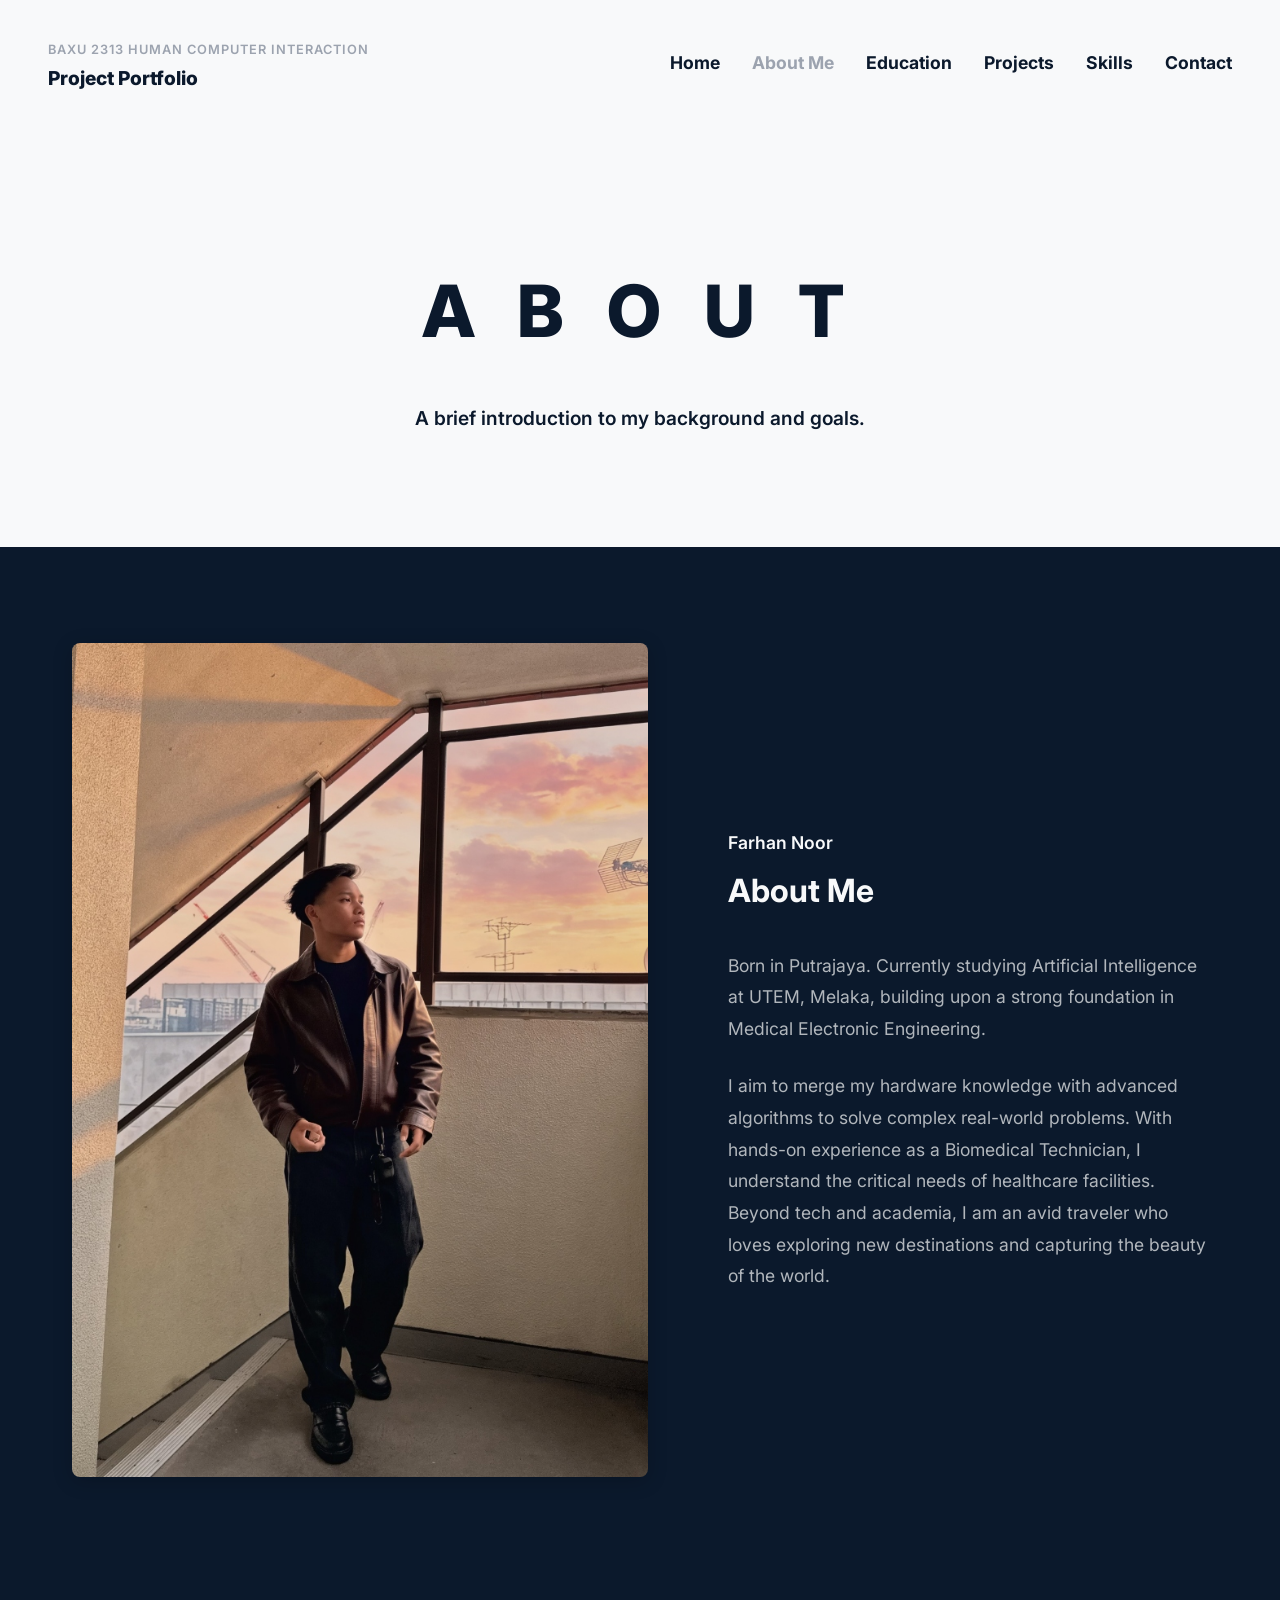
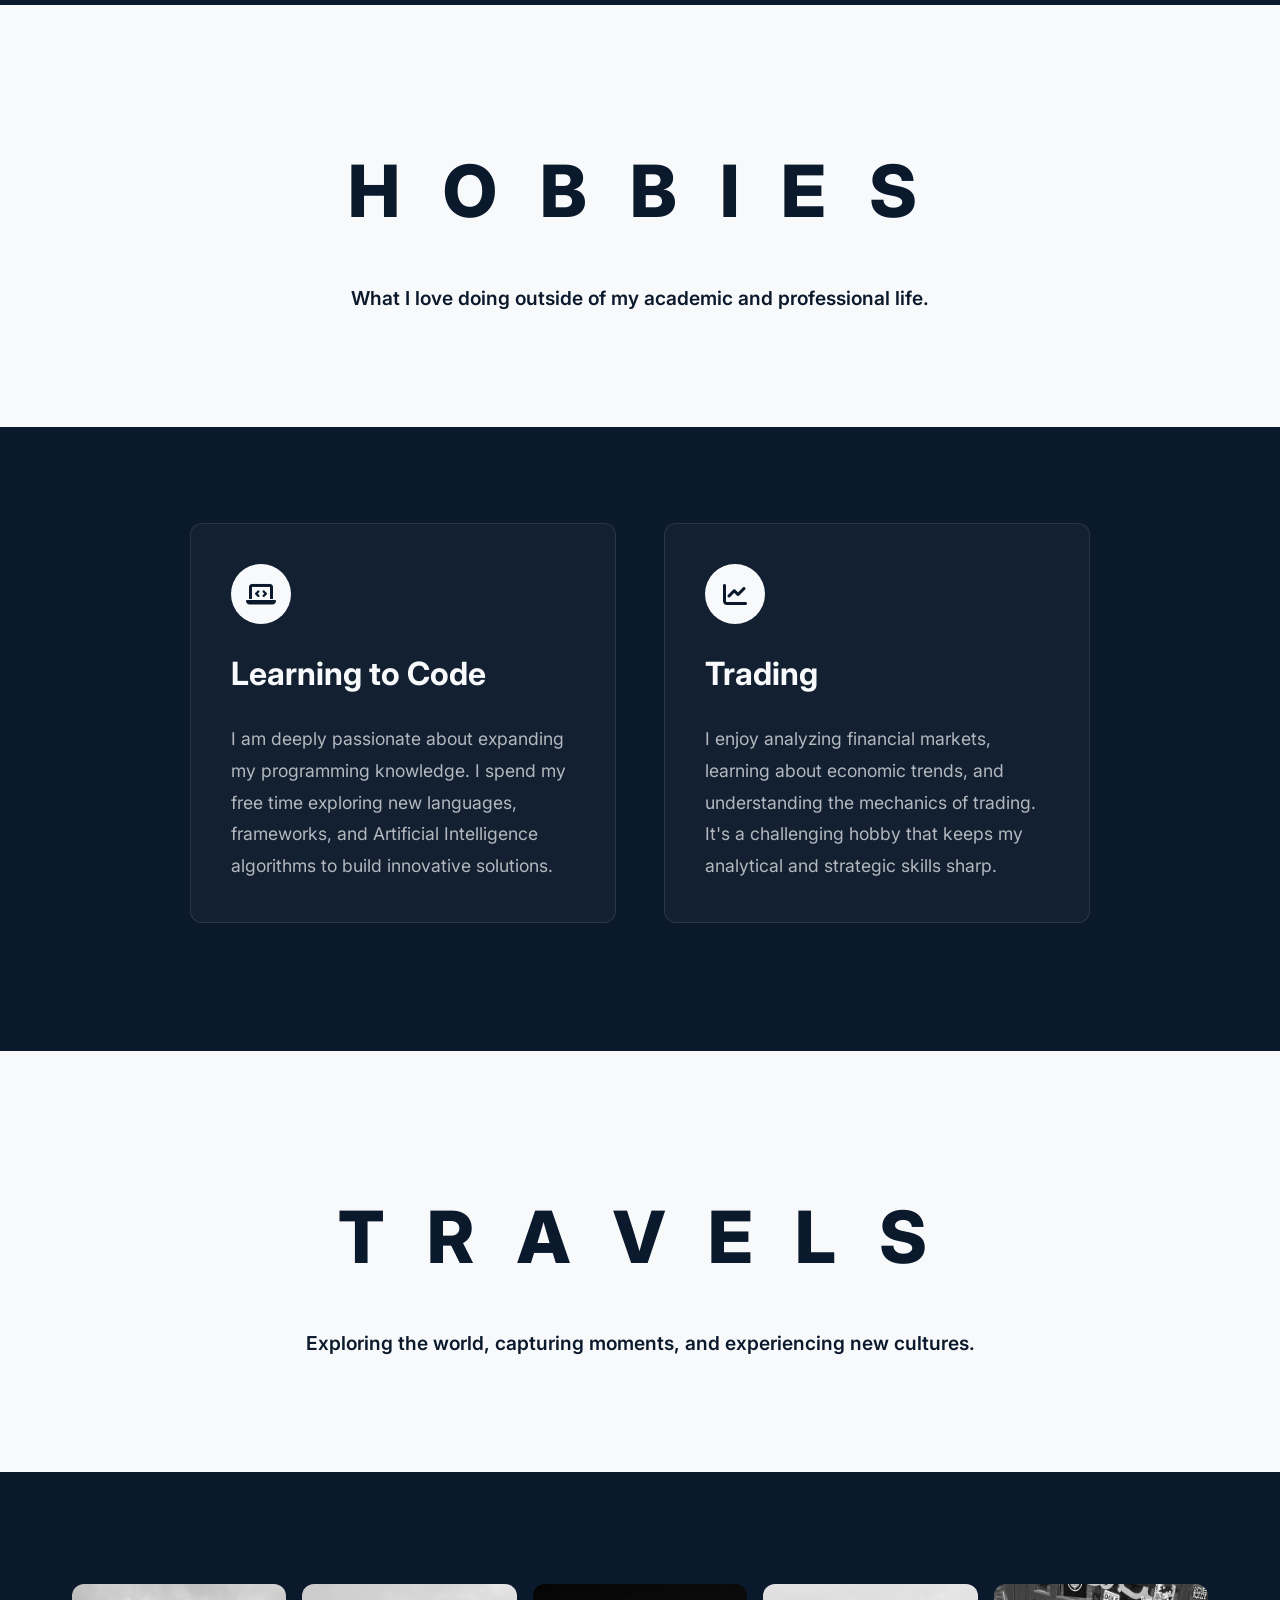
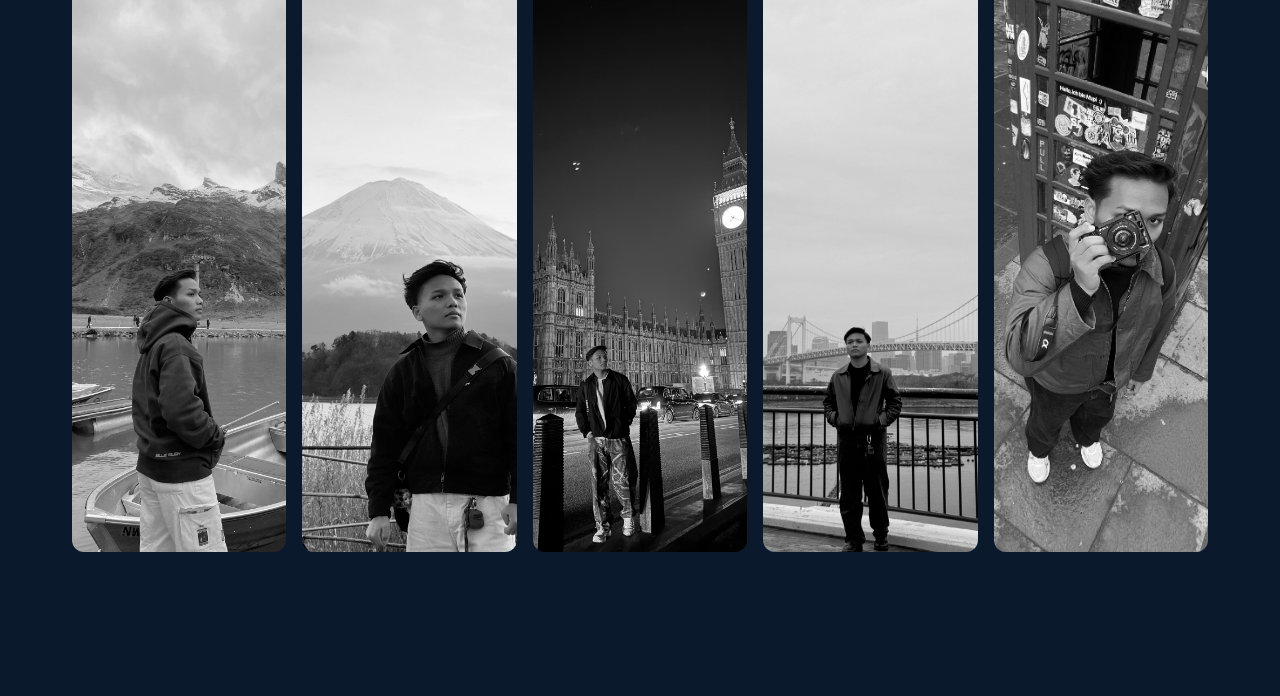
==== about.html @ a443e23a "Initialize commit: Add portfolio HTML and assets" ====
<!DOCTYPE html>
<html lang="en">

<head>
    <meta charset="UTF-8">
    <meta name="viewport" content="width=device-width, initial-scale=1.0">
    <title>Farhan | About</title>
    <link rel="preconnect" href="https://fonts.googleapis.com">
    <link rel="preconnect" href="https://fonts.gstatic.com" crossorigin>
    <link href="https://fonts.googleapis.com/css2?family=Inter:wght@400;600;700;800&display=swap" rel="stylesheet">
    <link rel="stylesheet" href="https://cdnjs.cloudflare.com/ajax/libs/font-awesome/6.4.0/css/all.min.css">
    <link rel="stylesheet" href="style.css">
</head>

<body>
    <nav class="navbar bg-light text-navy">
        <div class="nav-container">
            <div class="logo">
                <span class="subject-code">BAXU 2313 Human Computer Interaction</span><br>
                Project Portfolio
            </div>
            <ul class="nav-links">
                <li><a href="index.html">Home</a></li>
                <li><a href="about.html" class="active">About Me</a></li>
                <li><a href="education.html">Education</a></li>
                <li><a href="projects.html">Projects</a></li>
                <li><a href="skills.html">Skills</a></li>
                <li><a href="contact.html">Contact</a></li>
            </ul>
        </div>
    </nav>

    <!-- About Section (Light header, Navy content style) -->
    <section class="section bg-light text-navy pb-0">
        <div class="header-content text-center">
            <h1 class="spaced-title">A b o u t</h1>
            <p class="subtitle">A brief introduction to my background and goals.</p>
        </div>
    </section>

    <section id="about" class="section bg-navy text-light pt-large">
        <div class="content-wrapper">
            <div class="split-layout">
                <div class="split-image">
                    <img src="profile.jpg" alt="Farhan">
                </div>
                <div class="split-text">
                    <h3 class="entry-date">Farhan Noor</h3>
                    <h2 class="entry-title">About Me</h2>
                    <br>
                    <p class="entry-desc">Born in Putrajaya. Currently studying Artificial Intelligence at UTEM, Melaka,
                        building upon a strong foundation in Medical Electronic Engineering.</p>
                    <br>
                    <p class="entry-desc">I aim to merge my hardware knowledge with advanced algorithms to solve complex
                        real-world problems. With hands-on experience as a Biomedical Technician, I understand the
                        critical needs of healthcare facilities. Beyond tech and academia, I am an avid traveler who
                        loves exploring new destinations and capturing the beauty of the world.</p>
                </div>
            </div>
        </div>
    </section>

    <!-- Hobbies Header (Light) -->
    <section id="hobbies" class="section bg-light text-navy pb-0">
        <div class="header-content text-center">
            <h1 class="spaced-title">H o b b i e s</h1>
            <p class="subtitle">What I love doing outside of my academic and professional life.</p>
        </div>
    </section>

    <!-- Hobbies Content (Navy) -->
    <section class="section bg-navy text-light pt-large">
        <div class="content-wrapper">
            <div class="hobbies-grid">
                <div class="skill-card">
                    <div class="skill-icon-wrapper"><i class="fas fa-laptop-code"></i></div>
                    <h2 class="entry-title">Learning to Code</h2>
                    <p class="entry-desc" style="margin-top: 1.5rem;">I am deeply passionate about expanding my
                        programming knowledge. I spend my free time exploring new languages, frameworks, and Artificial
                        Intelligence algorithms to build innovative solutions.</p>
                </div>
                <div class="skill-card">
                    <div class="skill-icon-wrapper"><i class="fas fa-chart-line"></i></div>
                    <h2 class="entry-title">Trading</h2>
                    <p class="entry-desc" style="margin-top: 1.5rem;">I enjoy analyzing financial markets, learning
                        about economic trends, and understanding the mechanics of trading. It's a challenging hobby that
                        keeps my analytical and strategic skills sharp.</p>
                </div>
            </div>
        </div>
    </section>

    <!-- Travelling Header (Light) -->
    <section id="travelling" class="section bg-light text-navy pb-0">
        <div class="header-content text-center">
            <h1 class="spaced-title">T r a v e l s</h1>
            <p class="subtitle">Exploring the world, capturing moments, and experiencing new cultures.</p>
        </div>
    </section>

    <!-- Travelling Gallery (Navy) -->
    <section class="section bg-navy text-light pt-large">
        <div class="content-wrapper">
            <div class="travel-gallery">
                <img src="Untitled design.jpg" alt="Travel Photo 1">
                <img src="Untitled design-2.jpg" alt="Travel Photo 2">
                <img src="Untitled design-3.jpg" alt="Travel Photo 3">
                <img src="Untitled design-4.jpg" alt="Travel Photo 4">
                <img src="Untitled design-5.jpg" alt="Travel Photo 5">
            </div>
        </div>
    </section>
</body>

</html>
---- style.css ----
:root {
    --light: #F8F9FA;
    --navy: #0B192C; /* Deep navy blue, similar in tone to the screenshot's dark section but blue */
    --text-muted: rgba(248, 249, 250, 0.7);
    --nav-grey: #9CA3AF;
    
    --font-main: 'Inter', sans-serif;
}

* {
    margin: 0;
    padding: 0;
    box-sizing: border-box;
}

html {
    scroll-behavior: smooth;
}

body {
    font-family: var(--font-main);
    line-height: 1.6;
    -webkit-font-smoothing: antialiased;
}

/* Color Utilities */
.bg-light { background-color: var(--light); }
.bg-navy { background-color: var(--navy); }
.text-light { color: var(--light); }
.text-navy { color: var(--navy); }

/* Typography */
.text-center { text-align: center; }

.spaced-title {
    font-size: 4.5rem;
    font-weight: 800;
    letter-spacing: 0.2em; /* Wide spacing matching the screenshot */
    margin-bottom: 2rem;
    text-transform: capitalize;
}

.main-title {
    font-size: clamp(3rem, 6vw, 5.5rem);
    font-weight: 800;
    letter-spacing: 0.1em;
    margin-bottom: 1.5rem;
    text-transform: uppercase;
}

.subtitle {
    font-size: 1.2rem;
    font-weight: 600;
    max-width: 800px;
    margin: 0 auto;
    line-height: 1.8;
}

/* Hero Section Background */
#home {
    position: relative;
    overflow: hidden;
}

#home::before {
    content: "";
    position: absolute;
    top: -10px;
    left: -10px;
    right: -10px;
    bottom: -10px;
    background-image: linear-gradient(rgba(11, 25, 44, 0.75), rgba(11, 25, 44, 0.85)), url('https://images.unsplash.com/photo-1555066931-4365d14bab8c?auto=format&fit=crop&w=1920&q=80');
    background-size: cover;
    background-position: center;
    filter: blur(10px);
    z-index: 0;
}

#home .header-content {
    position: relative;
    z-index: 1;
}

/* Navigation */
.navbar {
    padding: 2rem 0;
    position: sticky;
    top: 0;
    z-index: 100;
}

.nav-container {
    max-width: 1400px;
    margin: 0 auto;
    display: flex;
    justify-content: space-between;
    align-items: center;
    padding: 0 3rem;
}

.logo {
    font-size: 1.2rem;
    font-weight: 800;
}

.subject-code {
    font-size: 0.8rem;
    font-weight: 600;
    color: var(--nav-grey);
    text-transform: uppercase;
    letter-spacing: 1px;
}

.nav-links {
    list-style: none;
    display: flex;
    gap: 2rem;
}

.nav-links a {
    text-decoration: none;
    color: var(--navy);
    font-weight: 700;
    font-size: 1.1rem;
    transition: color 0.3s ease;
}

.nav-links a.active {
    color: var(--nav-grey);
}

.nav-links a:hover {
    color: var(--nav-grey);
}

/* Layout Utilities */
.section {
    padding: 4rem 0;
}

.pb-0 { padding-bottom: 3rem !important; }
.pt-large { padding-top: 6rem !important; padding-bottom: 8rem !important; }

.header-content {
    padding: 4rem 2rem;
}

.content-wrapper {
    max-width: 1200px;
    margin: 0 auto;
    padding: 0 2rem;
}

/* Split Layout (Image + Text) */
.split-layout {
    display: grid;
    grid-template-columns: 1.2fr 1fr;
    gap: 5rem;
    align-items: center;
}

.item-row {
    margin-bottom: 6rem;
}

.item-row:last-child {
    margin-bottom: 0;
}

.split-image img {
    width: 100%;
    height: auto;
    object-fit: contain;
    border-radius: 8px;
    box-shadow: 0 4px 20px rgba(0, 0, 0, 0.2);
    display: block;
}

.project-gallery {
    display: grid;
    grid-template-columns: repeat(auto-fit, minmax(200px, 1fr));
    gap: 1.5rem;
    align-items: center;
}

/* Entry Details */
.entry-date {
    font-size: 1.1rem;
    font-weight: 600;
    margin-bottom: 0.5rem;
}

.entry-title {
    font-size: 2rem;
    font-weight: 700;
    margin-bottom: 0.5rem;
}

.entry-location {
    font-size: 1.4rem;
    font-weight: 600;
    margin-bottom: 1rem;
}

.entry-desc {
    font-size: 1.1rem;
    color: var(--text-muted);
    line-height: 1.8;
}

/* Skills & Hobbies */
.skills-grid {
    display: grid;
    grid-template-columns: repeat(3, 1fr);
    gap: 3rem;
}

.hobbies-grid {
    display: grid;
    grid-template-columns: repeat(2, 1fr);
    gap: 3rem;
    max-width: 900px;
    margin: 0 auto;
}

/* Skill Cards */
.skill-card {
    background: rgba(255, 255, 255, 0.03);
    border: 1px solid rgba(255, 255, 255, 0.1);
    border-radius: 12px;
    padding: 2.5rem;
    transition: transform 0.3s ease, background 0.3s ease, box-shadow 0.3s ease;
}

.skill-card:hover {
    transform: translateY(-8px);
    background: rgba(255, 255, 255, 0.06);
    box-shadow: 0 10px 30px rgba(0, 0, 0, 0.2);
}

.skill-icon-wrapper {
    width: 60px;
    height: 60px;
    background: var(--light);
    color: var(--navy);
    border-radius: 50%;
    display: flex;
    align-items: center;
    justify-content: center;
    font-size: 1.5rem;
    margin-bottom: 1.5rem;
    transition: transform 0.3s ease;
}

.skill-card:hover .skill-icon-wrapper {
    transform: scale(1.05);
}

.skill-list {
    list-style: none;
    margin-top: 1.5rem;
}

.skill-list li {
    font-size: 1.2rem;
    margin-bottom: 1rem;
    color: var(--text-muted);
    display: flex;
    align-items: center;
    transition: color 0.3s ease;
}

.skill-list li:hover {
    color: var(--light);
}

.skill-list li i {
    color: var(--light);
    margin-right: 0.8rem;
    width: 20px;
    text-align: center;
    font-size: 1rem;
}

/* Travel Gallery - Hover Accordion */
.travel-gallery {
    display: flex;
    width: 100%;
    height: 600px; /* Taller gallery for portrait photos */
    gap: 1rem;
    padding: 1rem 0;
}

.travel-gallery img {
    flex: 1;
    min-width: 0; /* Fixes flexbox overflow for images */
    height: 100%;
    object-fit: cover;
    border-radius: 12px;
    filter: grayscale(100%);
    transition: flex 0.6s cubic-bezier(0.25, 1, 0.5, 1), filter 0.6s ease;
    cursor: pointer;
}

/* Custom Object Positions to keep subject visible in strip */
.travel-gallery img:nth-child(1) { object-position: 25% 60%; } /* Swiss - Left */
.travel-gallery img:nth-child(2) { object-position: 70% 60%; } /* Fuji - Right */
.travel-gallery img:nth-child(3) { object-position: center 80%; } /* Big Ben - Bottom */
.travel-gallery img:nth-child(4) { object-position: center 70%; } /* Tokyo - Center Bottom */
.travel-gallery img:nth-child(5) { object-position: center 30%; } /* Phone box - Center Top */

.travel-gallery img:hover {
    flex: 2.5; /* Prevents the image from getting too wide, preserving its original portrait aspect ratio */
    filter: grayscale(0%);
}

/* Contact */
.huge-email {
    font-size: clamp(2rem, 4vw, 4rem);
    text-decoration: underline;
    color: var(--light);
    display: block;
    margin-bottom: 2rem;
}

.huge-email:hover {
    color: var(--nav-grey);
}

.social-link {
    font-size: 2.5rem;
    color: var(--light);
    text-decoration: none;
    display: inline-flex;
    align-items: center;
    gap: 1rem;
    transition: color 0.3s ease, transform 0.3s ease;
}

.social-link i {
    font-size: 3rem;
}

.social-link:hover {
    color: var(--nav-grey);
    transform: translateY(-5px);
}

/* Responsive */
@media (max-width: 900px) {
    .nav-links { display: none; }
    .split-layout { grid-template-columns: 1fr; gap: 2rem; text-align: center; }
    .skills-grid { grid-template-columns: 1fr; }
    .hobbies-grid { grid-template-columns: 1fr; }
    .spaced-title { font-size: 3rem; }
    .item-row { margin-bottom: 4rem; }
    
    .travel-gallery {
        flex-direction: column;
        height: 800px;
    }
    .travel-gallery img:hover {
        flex: 3;
    }
}
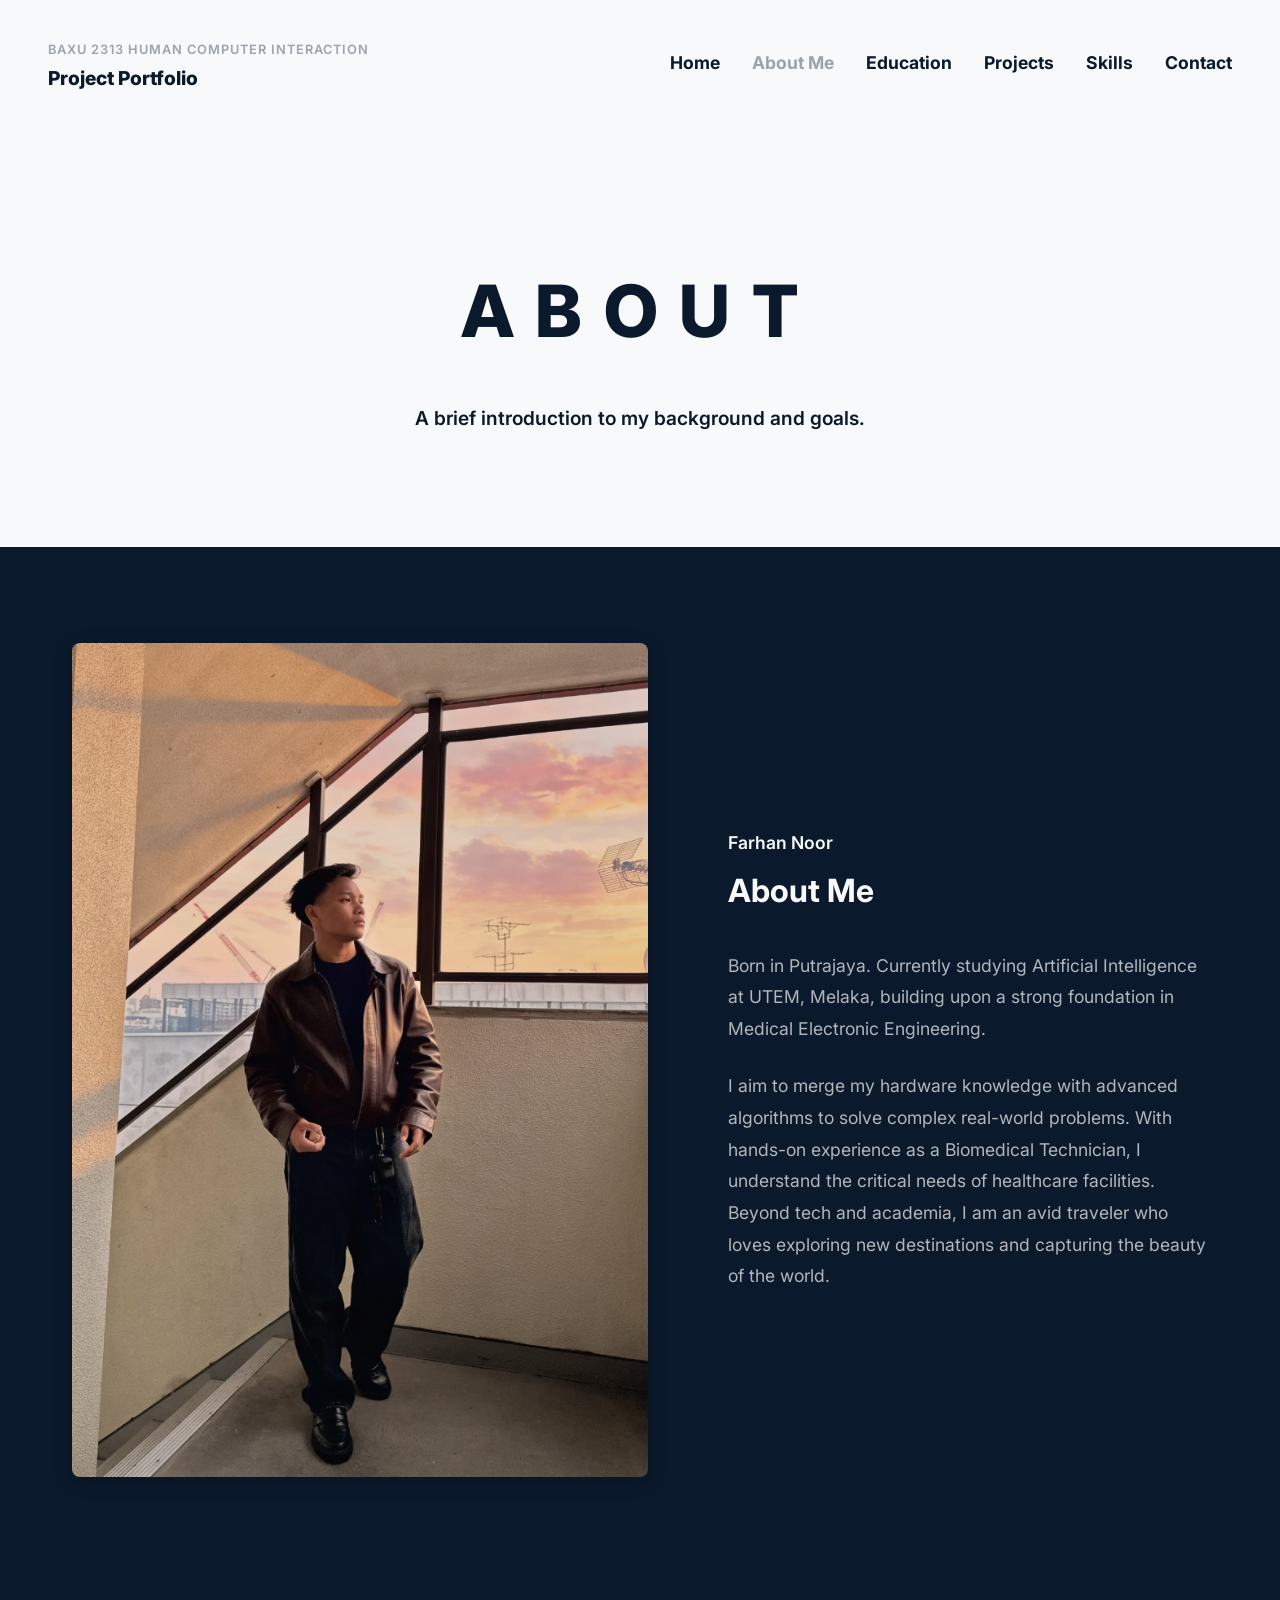
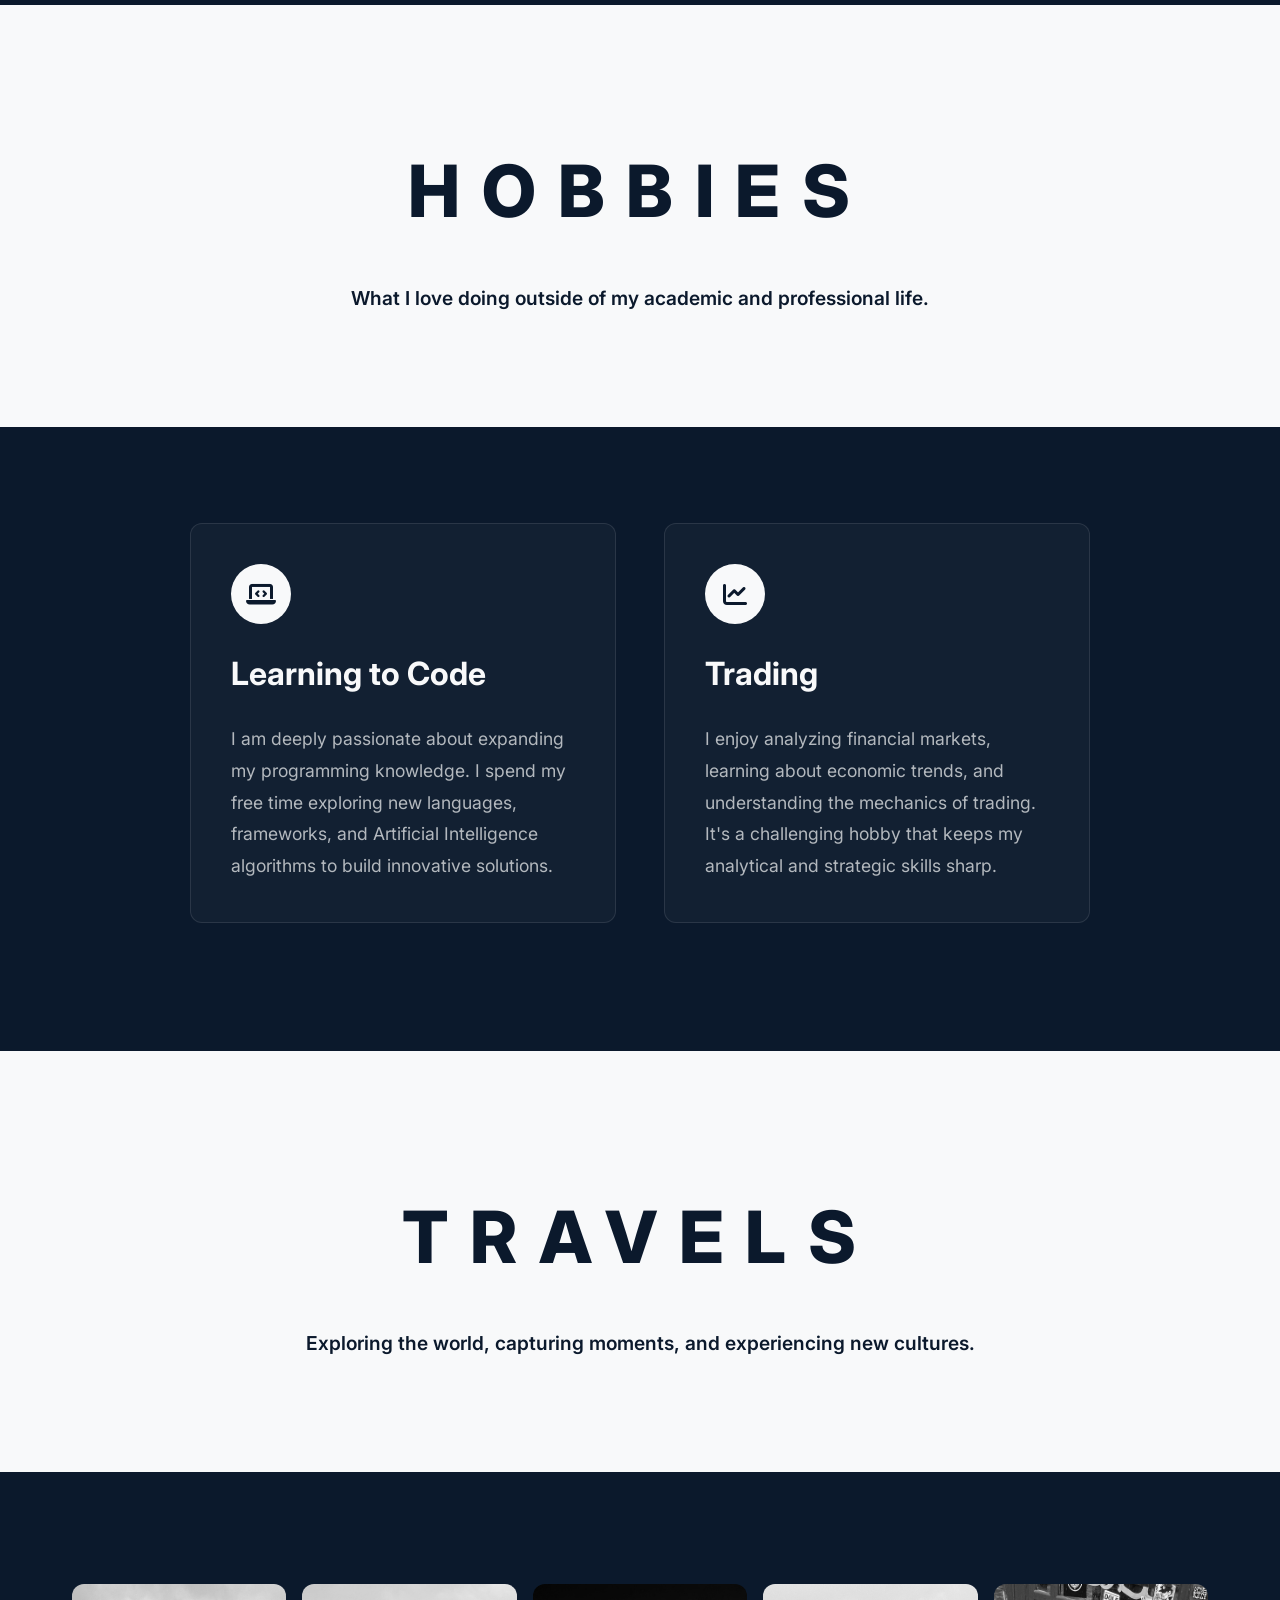
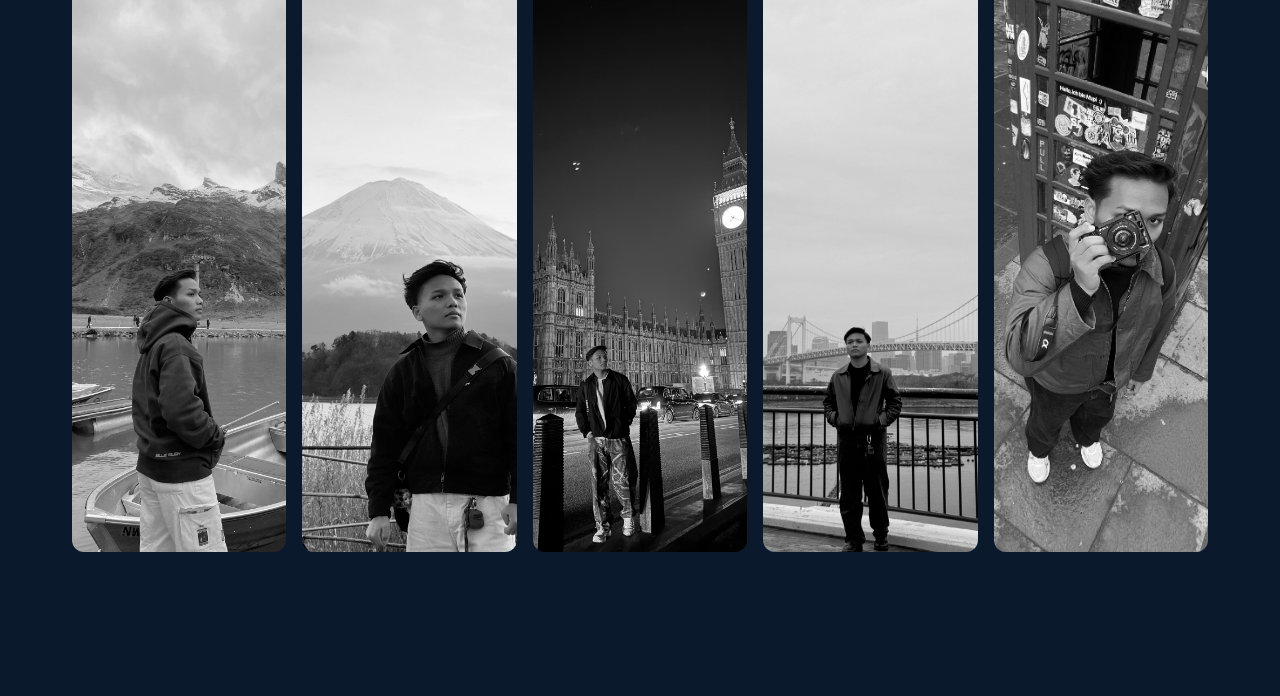
==== commit 6b4c6956: "update comaptable version for web, ipad and iphone" ====
--- a/about.html
+++ b/about.html
@@ -19,6 +19,7 @@
                 <span class="subject-code">BAXU 2313 Human Computer Interaction</span><br>
                 Project Portfolio
             </div>
+            <div class="hamburger"><i class="fas fa-bars"></i></div>
             <ul class="nav-links">
                 <li><a href="index.html">Home</a></li>
                 <li><a href="about.html" class="active">About Me</a></li>
@@ -33,7 +34,7 @@
     <!-- About Section (Light header, Navy content style) -->
     <section class="section bg-light text-navy pb-0">
         <div class="header-content text-center">
-            <h1 class="spaced-title">A b o u t</h1>
+            <h1 class="spaced-title">About</h1>
             <p class="subtitle">A brief introduction to my background and goals.</p>
         </div>
     </section>
@@ -63,7 +64,7 @@
     <!-- Hobbies Header (Light) -->
     <section id="hobbies" class="section bg-light text-navy pb-0">
         <div class="header-content text-center">
-            <h1 class="spaced-title">H o b b i e s</h1>
+            <h1 class="spaced-title">Hobbies</h1>
             <p class="subtitle">What I love doing outside of my academic and professional life.</p>
         </div>
     </section>
@@ -93,7 +94,7 @@
     <!-- Travelling Header (Light) -->
     <section id="travelling" class="section bg-light text-navy pb-0">
         <div class="header-content text-center">
-            <h1 class="spaced-title">T r a v e l s</h1>
+            <h1 class="spaced-title">Travels</h1>
             <p class="subtitle">Exploring the world, capturing moments, and experiencing new cultures.</p>
         </div>
     </section>
@@ -110,6 +111,7 @@
             </div>
         </div>
     </section>
+    <script src="script.js"></script>
 </body>
 
 </html>
--- a/style.css
+++ b/style.css
@@ -35,9 +35,9 @@
 .spaced-title {
     font-size: 4.5rem;
     font-weight: 800;
-    letter-spacing: 0.2em; /* Wide spacing matching the screenshot */
+    letter-spacing: 0.3em;
     margin-bottom: 2rem;
-    text-transform: capitalize;
+    text-transform: uppercase;
 }
 
 .main-title {
@@ -82,6 +82,13 @@
 }
 
 /* Navigation */
+.hamburger {
+    display: none;
+    font-size: 1.8rem;
+    color: var(--navy);
+    cursor: pointer;
+}
+
 .navbar {
     padding: 2rem 0;
     position: sticky;
@@ -348,11 +355,48 @@
 
 /* Responsive */
 @media (max-width: 900px) {
-    .nav-links { display: none; }
+    .hamburger { display: block; }
+    
+    .nav-links { 
+        display: none; 
+        flex-direction: column;
+        position: absolute;
+        top: 100%;
+        left: 0;
+        width: 100%;
+        background-color: var(--light);
+        padding: 1rem 0;
+        box-shadow: 0 10px 15px rgba(0,0,0,0.1);
+    }
+    
+    .nav-links.active {
+        display: flex;
+    }
+    
+    .nav-container {
+        flex-wrap: nowrap;
+    }
+    
+    .logo {
+        font-size: 0.9rem;
+    }
+    
+    .subject-code {
+        font-size: 0.6rem;
+    }
+
     .split-layout { grid-template-columns: 1fr; gap: 2rem; text-align: center; }
     .skills-grid { grid-template-columns: 1fr; }
     .hobbies-grid { grid-template-columns: 1fr; }
-    .spaced-title { font-size: 3rem; }
+    .spaced-title { 
+        font-size: 2.2rem; 
+        letter-spacing: 0.2em;
+        margin-bottom: 1.5rem;
+    }
+    .main-title {
+        font-size: 2.5rem;
+        letter-spacing: 0.1em;
+    }
     .item-row { margin-bottom: 4rem; }
     
     .travel-gallery {
